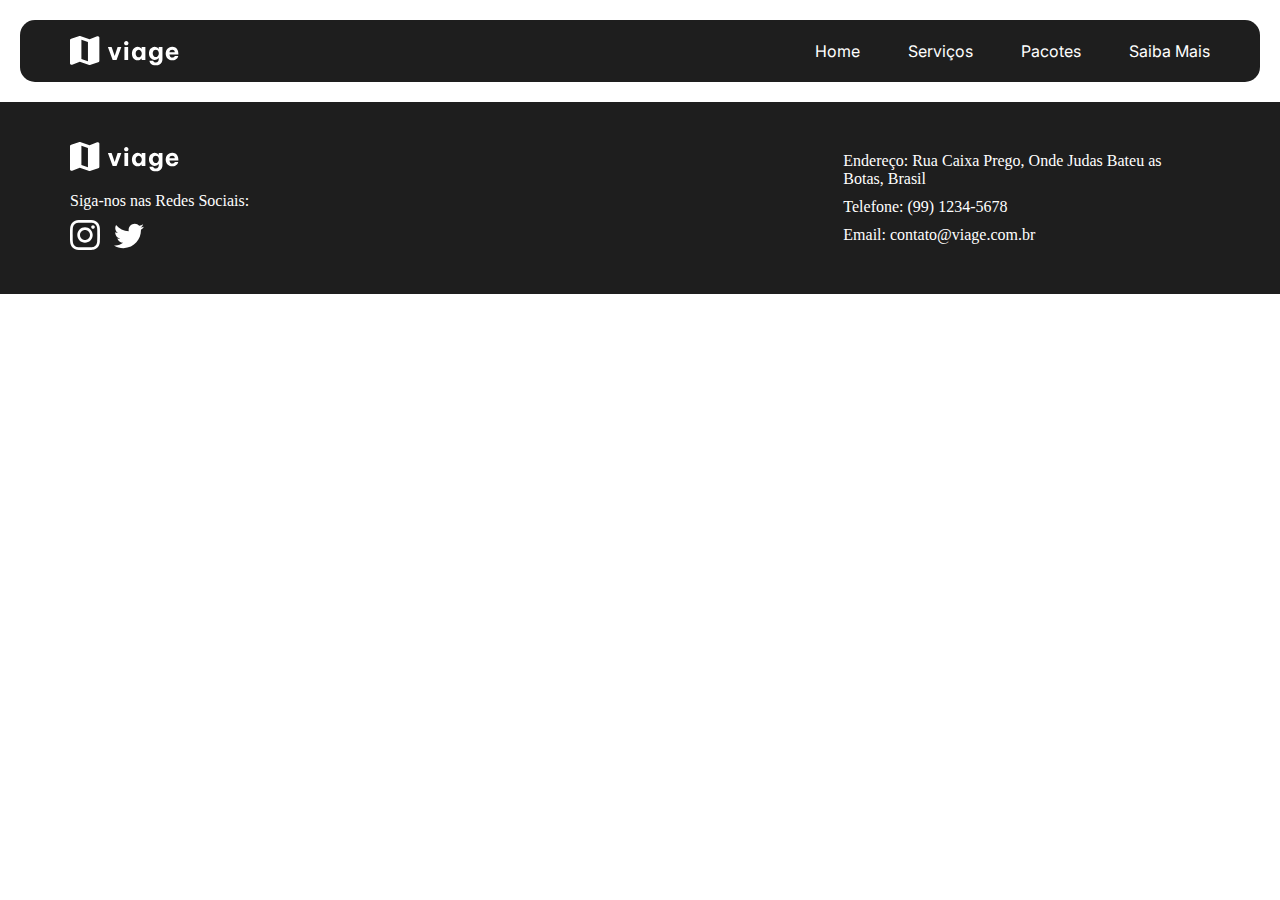
==== destinos.html @ 1641ba82 "organização de pastas e criação do header" ====
<!DOCTYPE html>
<html lang="pt-br">
<head>
  <meta charset="UTF-8">
  <meta name="viewport" content="width=device-width, initial-scale=1.0">
  <link rel="stylesheet" href="src/style/style.css">
  <link rel="preconnect" href="https://fonts.googleapis.com">
  <link rel="preconnect" href="https://fonts.gstatic.com" crossorigin>
  <link href="https://fonts.googleapis.com/css2?family=Be+Vietnam+Pro:ital,wght@0,100;0,200;0,300;0,400;0,500;0,600;0,700;0,800;0,900;1,100;1,200;1,300;1,400;1,500;1,600;1,700;1,800;1,900&family=Inter:ital,opsz,wght@0,14..32,100..900;1,14..32,100..900&display=swap" rel="stylesheet">
  <link rel="icon" href="src/img/map-logo.svg" type="image/x-icon">
  <title>Vigae - Destinos</title>
</head>
<body>
  <header>
    <nav class="navbar">
      <div class="logo"><a href="index.html"><img src="src/img/icons/Logo.svg" alt="logo da página" height="30"></a>
      </div>
      <div class="menu-list">
        <ul>
          <li class="menu-item"><a href="">Home</a></li>
          <li class="menu-item"><a href="">Serviços</a></li>
          <li class="menu-item"><a href="">Pacotes</a></li>
          <li class="menu-item"><a href="">Saiba Mais</a></li>
        </ul>
      </div>
    </nav>
  </header>
  <main>

  </main>
  <footer>
    <div class="footer-container">
      <a href="index.html">
        <img class="footer-logo" src="src/img/icons/Logo.svg" alt="" height="30">
      </a>
      <div class="footer-social">
        <p>Siga-nos nas Redes Sociais: </p>
        <a href=""><img src="src/img/icons/instagram.svg" alt="" width="30"></a>
        <a href=""><img src="src/img/icons/twitter.svg" alt="" width="30"></a>
      </div>
      <div class="footer-information">
        <p>Endereço: Rua Caixa Prego, Onde Judas Bateu as Botas, Brasil</p>
        <p>Telefone: (99) 1234-5678</p>
        <p>Email: contato@viage.com.br</p>
      </div>
  </footer>
</body>
</html>
---- src/style/style.css ----
@import url("home-style.css");
@import url("menu-style.css");

* {
  margin: 0;
}

body{
  margin: 0 auto;
}

.btn {
  display: flex;
  justify-content: center;
  align-items: center;
  height: 3.125rem;
  width: 12.5rem;
  font: 1.125rem "inter", sans-serif;
  border: none;
  background: linear-gradient(180deg, #D5C182 15%, #C6AC53 73%);
  color: #332E1B;
  border-radius: 0.9375rem;
  font-weight: 600;
  cursor: pointer;
  transition: 0.3s;
}

.btn:hover {
  transform: scale(1.1);
  transform-origin: center;
}

#back-top{
  display: none;
  background: linear-gradient(90deg, #D5C182 15%, #C6AC53 73%);
  border-radius: 50%;
  border: none;
  width: 80px;
  height: 80px;
  justify-items: center;
}

main{
  margin: 0 auto;
  max-width: 1400px;
}

header {
  padding: 1.25rem;
}

.navbar {
  background-color: #1e1e1e;
  display: flex;
  justify-content: space-between;
  align-items: center;
  margin: 0 auto;
  padding-top: 1rem;
  padding-bottom: 1rem;
  padding-left: calc(4.375rem - 1.25rem);
  padding-right: calc(4.375rem - 1.25rem);
  border-radius: 0.9375rem;
  max-width: 1400px;
}

.logo > a {
  display: flex;
  align-items: center;
}

.logo > img {
  object-fit: contain;
  height: 100%;
  align-items: center;
}

.menu-list > ul {
  display: flex;
  flex-direction: row;
  list-style: none;
  gap: 3rem;
  justify-content: space-evenly;
}

.menu-item > a {
  text-decoration: none;
  color: #fff;
  font-size: 1rem;
  font-family: "inter", sans-serif;
  transition: 0.3s;
  display: inline-block;
}

.menu-item > a:hover {
  transform: scale(1.2);
  transform-origin: center;
  text-decoration: underline;
  transition: 0.3s;
}

footer{
  background-color: #1e1e1e;
}

.footer-container{
  display: grid;
  grid-template-columns: 1fr 1fr 1fr;
  color: #fff;
  margin: 0 auto;
  gap: 20px;
  padding: 40px 70px 40px 70px;
  max-width: 1400px;
}

.footer-container>a{
  display: flex;
  justify-items: start;
}
.footer-social{
  grid-column: 1/2;
  align-content: end;
}

.footer-social>p{
  padding: 0px 0px 10px;
}

.footer-social>a{
  padding: 0px 10px 0px 0px;
}

.footer-information{
  grid-row: 1/3;
  grid-column: 3/4;
  align-content: center;
  max-width: 40ch;
}

.footer-information>p{
  padding: 5px 0px;
}
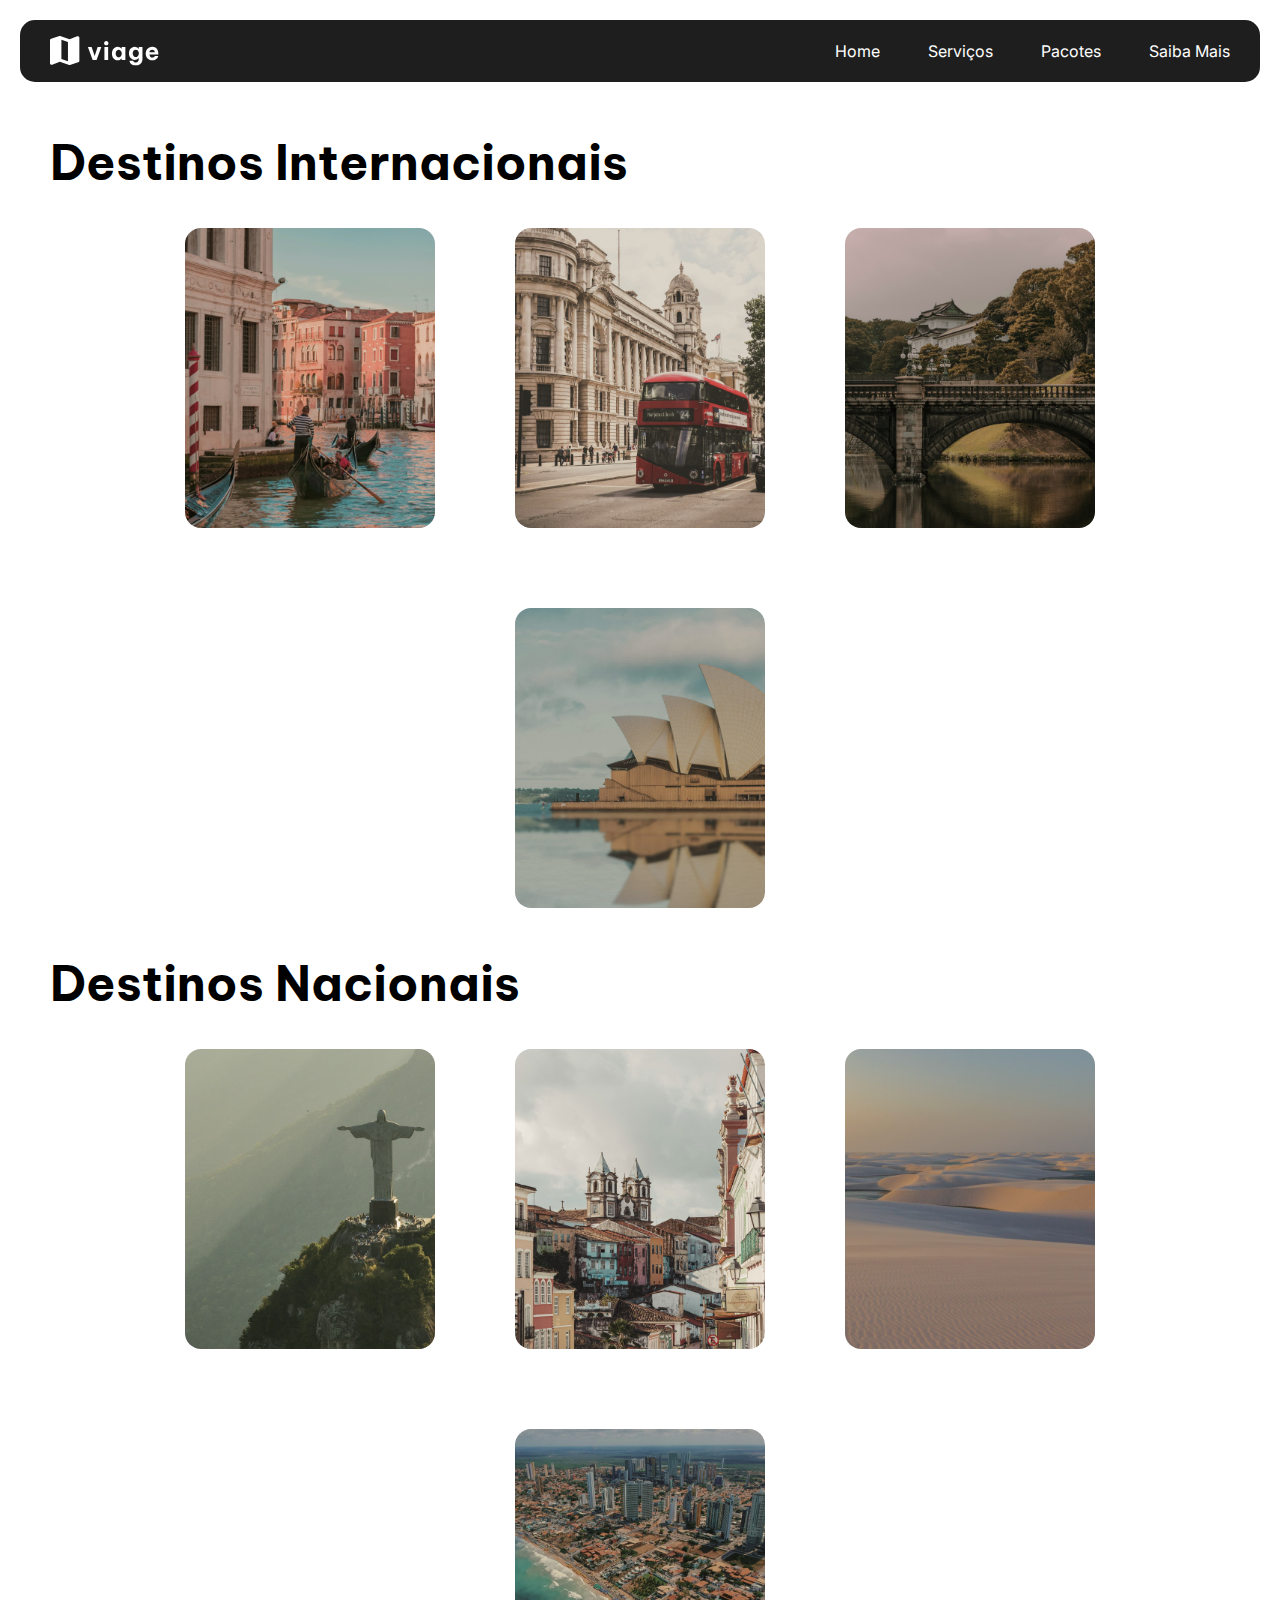
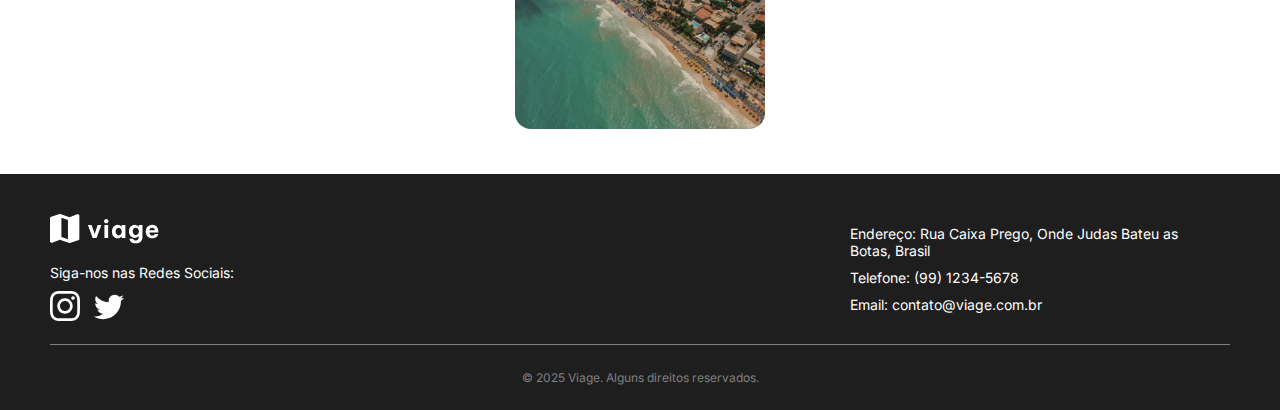
==== commit 0819ef28: "fotos e design da página destinos feito" ====
--- a/destinos.html
+++ b/destinos.html
@@ -1,5 +1,6 @@
 <!DOCTYPE html>
 <html lang="pt-br">
+
 <head>
   <meta charset="UTF-8">
   <meta name="viewport" content="width=device-width, initial-scale=1.0">
@@ -8,8 +9,9 @@
   <link rel="preconnect" href="https://fonts.gstatic.com" crossorigin>
   <link href="https://fonts.googleapis.com/css2?family=Be+Vietnam+Pro:ital,wght@0,100;0,200;0,300;0,400;0,500;0,600;0,700;0,800;0,900;1,100;1,200;1,300;1,400;1,500;1,600;1,700;1,800;1,900&family=Inter:ital,opsz,wght@0,14..32,100..900;1,14..32,100..900&display=swap" rel="stylesheet">
   <link rel="icon" href="src/img/map-logo.svg" type="image/x-icon">
-  <title>Vigae - Destinos</title>
+  <title>Viage - Destinos</title>
 </head>
+
 <body>
   <header>
     <nav class="navbar">
@@ -25,9 +27,71 @@
       </div>
     </nav>
   </header>
+
   <main>
 
+    <section class="destinations">
+      <h2>Destinos Internacionais</h2>
+      <div class="cards-destinations">
+        <a href="erro.html">
+          <figure class="card">
+            <img src="src/img/img-destiny/card1-veneza.jpg" width="250" height="300" alt="Veneza">
+            <figcaption>Veneza</figcaption>
+          </figure>
+        </a>
+        <a href="erro.html">
+          <figure class="card">
+            <img src="src/img/img-destiny/card2-london.jpg" width="250" height="300" alt="Londres">
+            <figcaption>Londres</figcaption>
+          </figure>
+        </a>
+        <a href="erro.html">
+          <figure class="card">
+            <img src="src/img/img-destiny/card3-tokyo.jpg" width="250" height="300" alt="Tóquio">
+            <figcaption>Tóquio</figcaption>
+          </figure>
+        </a>
+        <a href="erro.html">
+          <figure class="card">
+            <img src="src/img/img-destiny/card4-sydney.jpg" width="250" height="300" alt="Sydney">
+            <figcaption>Sydney</figcaption>
+          </figure>
+        </a>
+      </div>
+    </section>
+
+    <section class="destinations">
+      <h2>Destinos Nacionais</h2>
+      <div class="cards-destinations">
+        <a href="erro.html">
+          <figure class="card">
+            <img src="src/img/img-destiny/card5-rio.jpg" width="250" height="300" alt="Rio de Janeiro">
+            <figcaption>Rio de Janeiro</figcaption>
+          </figure>
+        </a>
+        <a href="erro.html">
+          <figure class="card">
+            <img src="src/img/img-destiny/card6-salvador.jpg" width="250" height="300" alt="Salvador">
+            <figcaption>Salvador</figcaption>
+          </figure>
+        </a>
+        <a href="erro.html">
+          <figure class="card">
+            <img src="src/img/img-destiny/card7-lencois.jpg" width="250" height="300" alt="Lençois Maranhenses">
+            <figcaption>Lençois Maranhen-ses</figcaption>
+          </figure>
+        </a>
+        <a href="erro.html">
+          <figure class="card">
+            <img src="src/img/img-destiny/card8-natal.jpg" width="250" height="300" alt="Natal">
+            <figcaption>Natal</figcaption>
+          </figure>
+        </a>
+      </div>
+    </section>
+
   </main>
+
   <footer>
     <div class="footer-container">
       <a href="index.html">
@@ -43,6 +107,10 @@
         <p>Telefone: (99) 1234-5678</p>
         <p>Email: contato@viage.com.br</p>
       </div>
+      <span class="footer-separator"></span>
+      <p class="footer-credits">© 2025 Viage. Alguns direitos reservados.</p>
+    </div>
   </footer>
 </body>
+
 </html>--- a/src/style/style.css
+++ b/src/style/style.css
@@ -1,5 +1,6 @@
 @import url("home-style.css");
 @import url("menu-style.css");
+@import url("destinos-style.css");
 
 * {
   margin: 0;
@@ -55,10 +56,6 @@
   justify-content: space-between;
   align-items: center;
   margin: 0 auto;
-  padding-top: 1rem;
-  padding-bottom: 1rem;
-  padding-left: calc(4.375rem - 1.25rem);
-  padding-right: calc(4.375rem - 1.25rem);
   border-radius: 0.9375rem;
   max-width: 1400px;
 }
@@ -100,6 +97,8 @@
 
 footer{
   background-color: #1e1e1e;
+  font-family: "inter", sans-serif;
+  font-size: 0.875rem;
 }
 
 .footer-container{
@@ -108,8 +107,11 @@
   color: #fff;
   margin: 0 auto;
   gap: 20px;
-  padding: 40px 70px 40px 70px;
-  max-width: 1400px;
+  max-width: calc(1400px - 70px);
+  padding-top: 40px;
+  padding-bottom: 20px;
+  padding-left: calc(4.375rem - 1.25rem);
+  padding-right: calc(4.375rem - 1.25rem);
 }
 
 .footer-container>a{
@@ -140,3 +142,20 @@
   padding: 5px 0px;
 }
 
+.footer-separator{
+  grid-column: 1/4;
+  background-color: #808080;
+  height: 1px;
+  width: 100%;
+  border-radius: 1px;
+}
+
+.footer-credits{
+  grid-column: 1/4;
+  text-align: center;
+  font-size: 0.75rem;
+  align-items: center;
+  padding: 5px 0px;
+  color:#808080;
+}
+
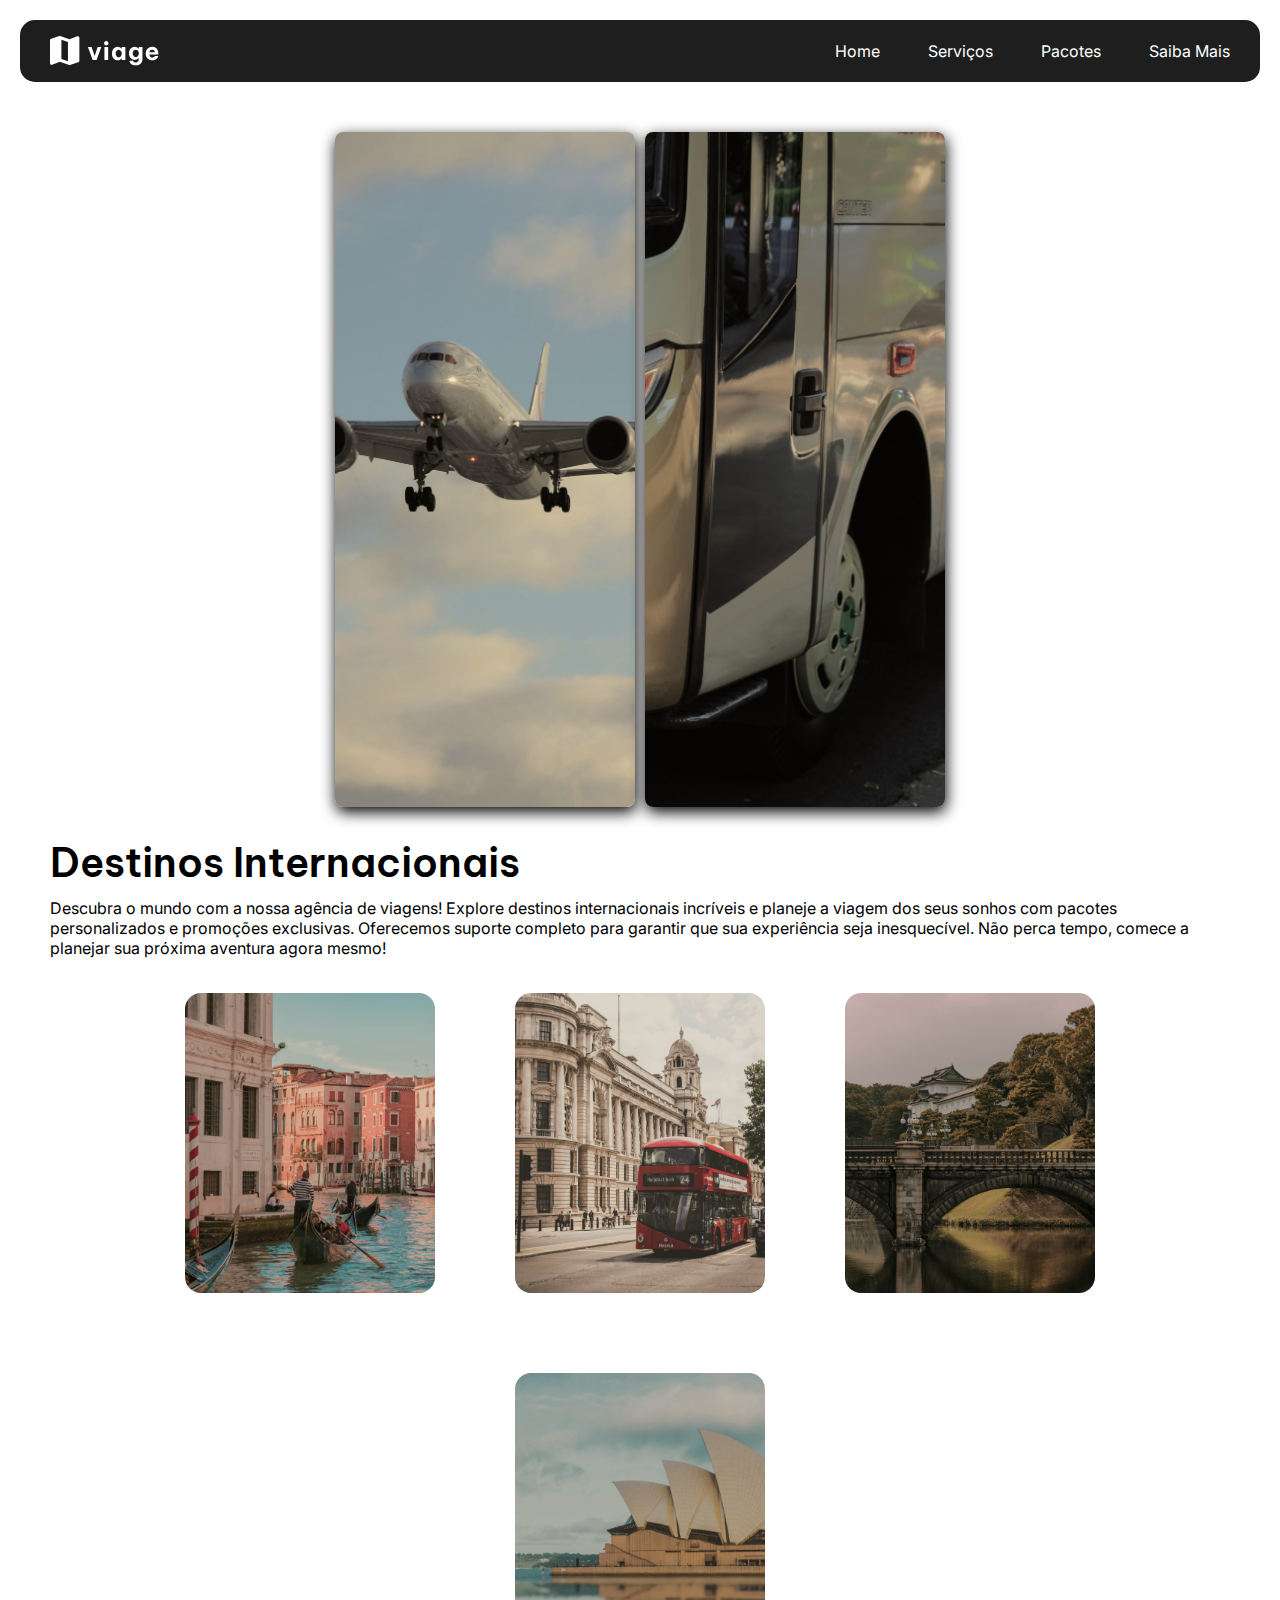
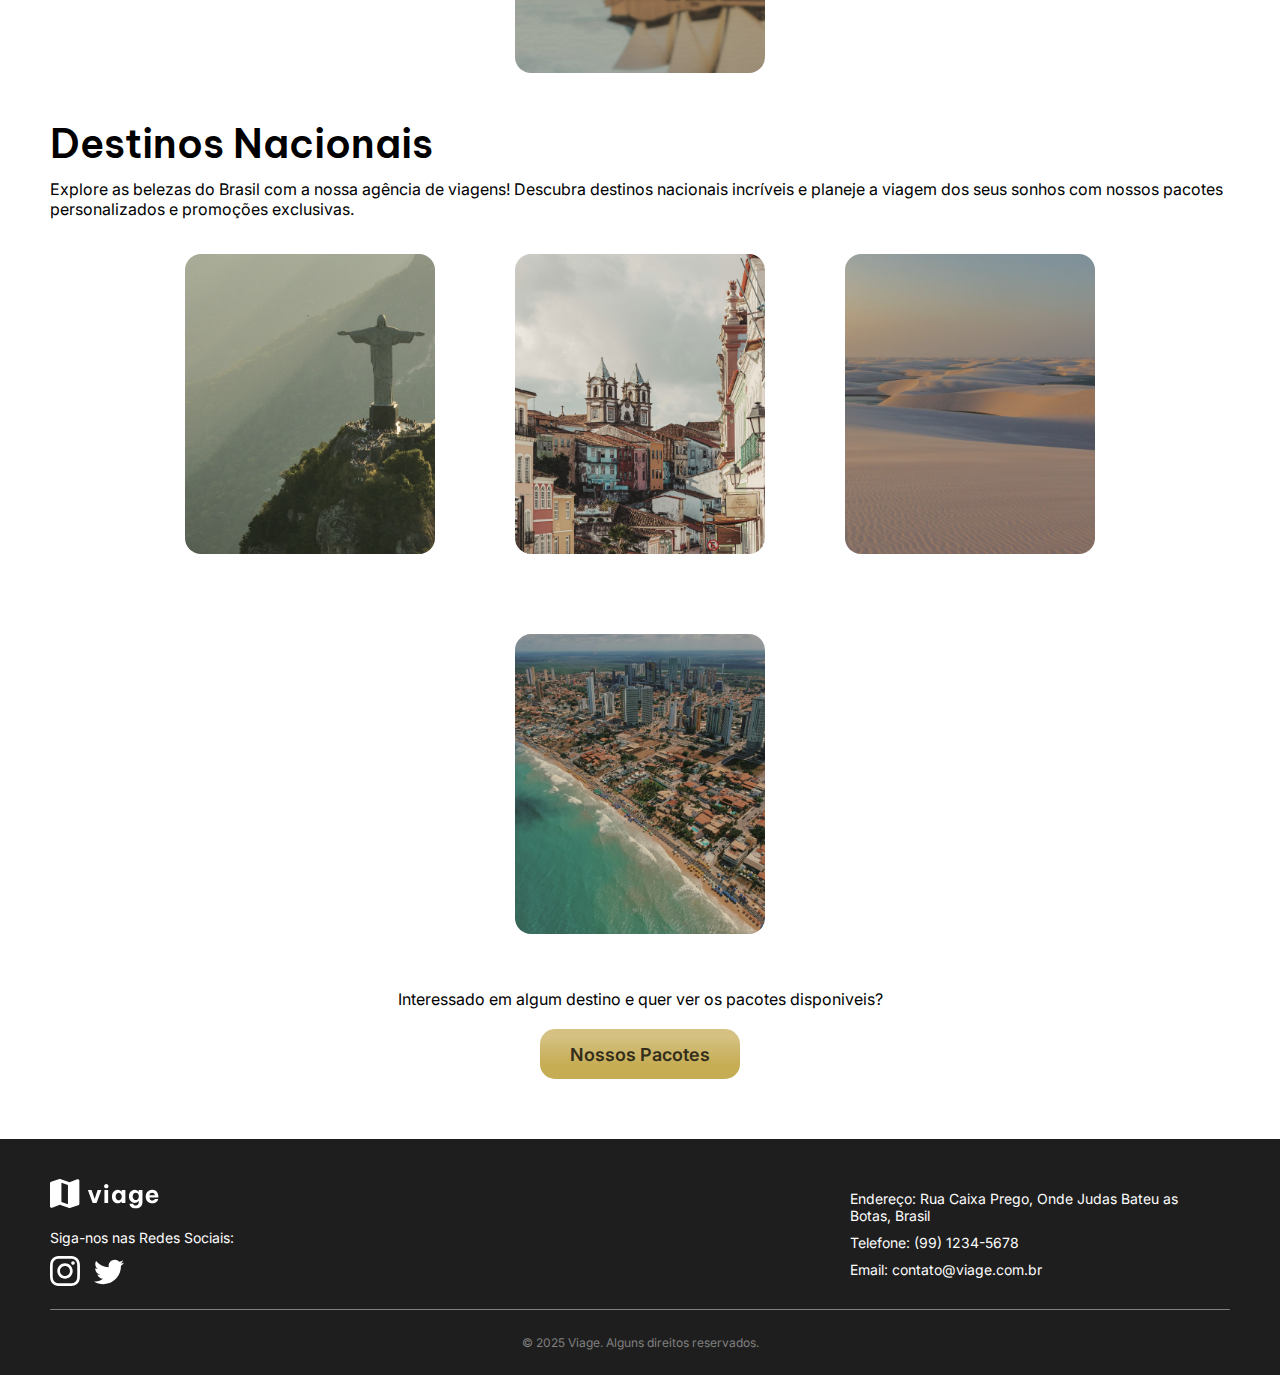
==== commit 96089036: "pagina de destinos concluida" ====
--- a/destinos.html
+++ b/destinos.html
@@ -19,7 +19,7 @@
       </div>
       <div class="menu-list">
         <ul>
-          <li class="menu-item"><a href="">Home</a></li>
+          <li class="menu-item"><a href="index.html">Home</a></li>
           <li class="menu-item"><a href="">Serviços</a></li>
           <li class="menu-item"><a href="">Pacotes</a></li>
           <li class="menu-item"><a href="">Saiba Mais</a></li>
@@ -29,9 +29,28 @@
   </header>
 
   <main>
+    <section class="carrousel">
+      <div class="container">
+        <div>
+          <a href="#international">
+            <figure class="content">
+              <h2>Destinos Internacionais</h2>
+            </figure>
+          </a>
+        </div>
+        <div>
+          <a href="#national">
+            <figure class="content">
+              <h2>Destinos Nacionais</h2>
+            </figure>
+          </a>
+        </div>
+      </div>
+    </section>
 
     <section class="destinations">
-      <h2>Destinos Internacionais</h2>
+      <h2 id="international">Destinos Internacionais</h2>
+      <p>Descubra o mundo com a nossa agência de viagens! Explore destinos internacionais incríveis e planeje a viagem dos seus sonhos com pacotes personalizados e promoções exclusivas. Oferecemos suporte completo para garantir que sua experiência seja inesquecível. Não perca tempo, comece a planejar sua próxima aventura agora mesmo!</p>
       <div class="cards-destinations">
         <a href="erro.html">
           <figure class="card">
@@ -61,7 +80,8 @@
     </section>
 
     <section class="destinations">
-      <h2>Destinos Nacionais</h2>
+      <h2 id="national">Destinos Nacionais</h2>
+      <p>Explore as belezas do Brasil com a nossa agência de viagens! Descubra destinos nacionais incríveis e planeje a viagem dos seus sonhos com nossos pacotes personalizados e promoções exclusivas.</p>
       <div class="cards-destinations">
         <a href="erro.html">
           <figure class="card">
@@ -90,6 +110,11 @@
       </div>
     </section>
 
+    <section class="our-packages">
+      <p>Interessado em algum destino e quer ver os pacotes disponiveis?</p>
+      <a href="pacotes.html" class="btn">Nossos Pacotes</a>
+    </section>
+
   </main>
 
   <footer>
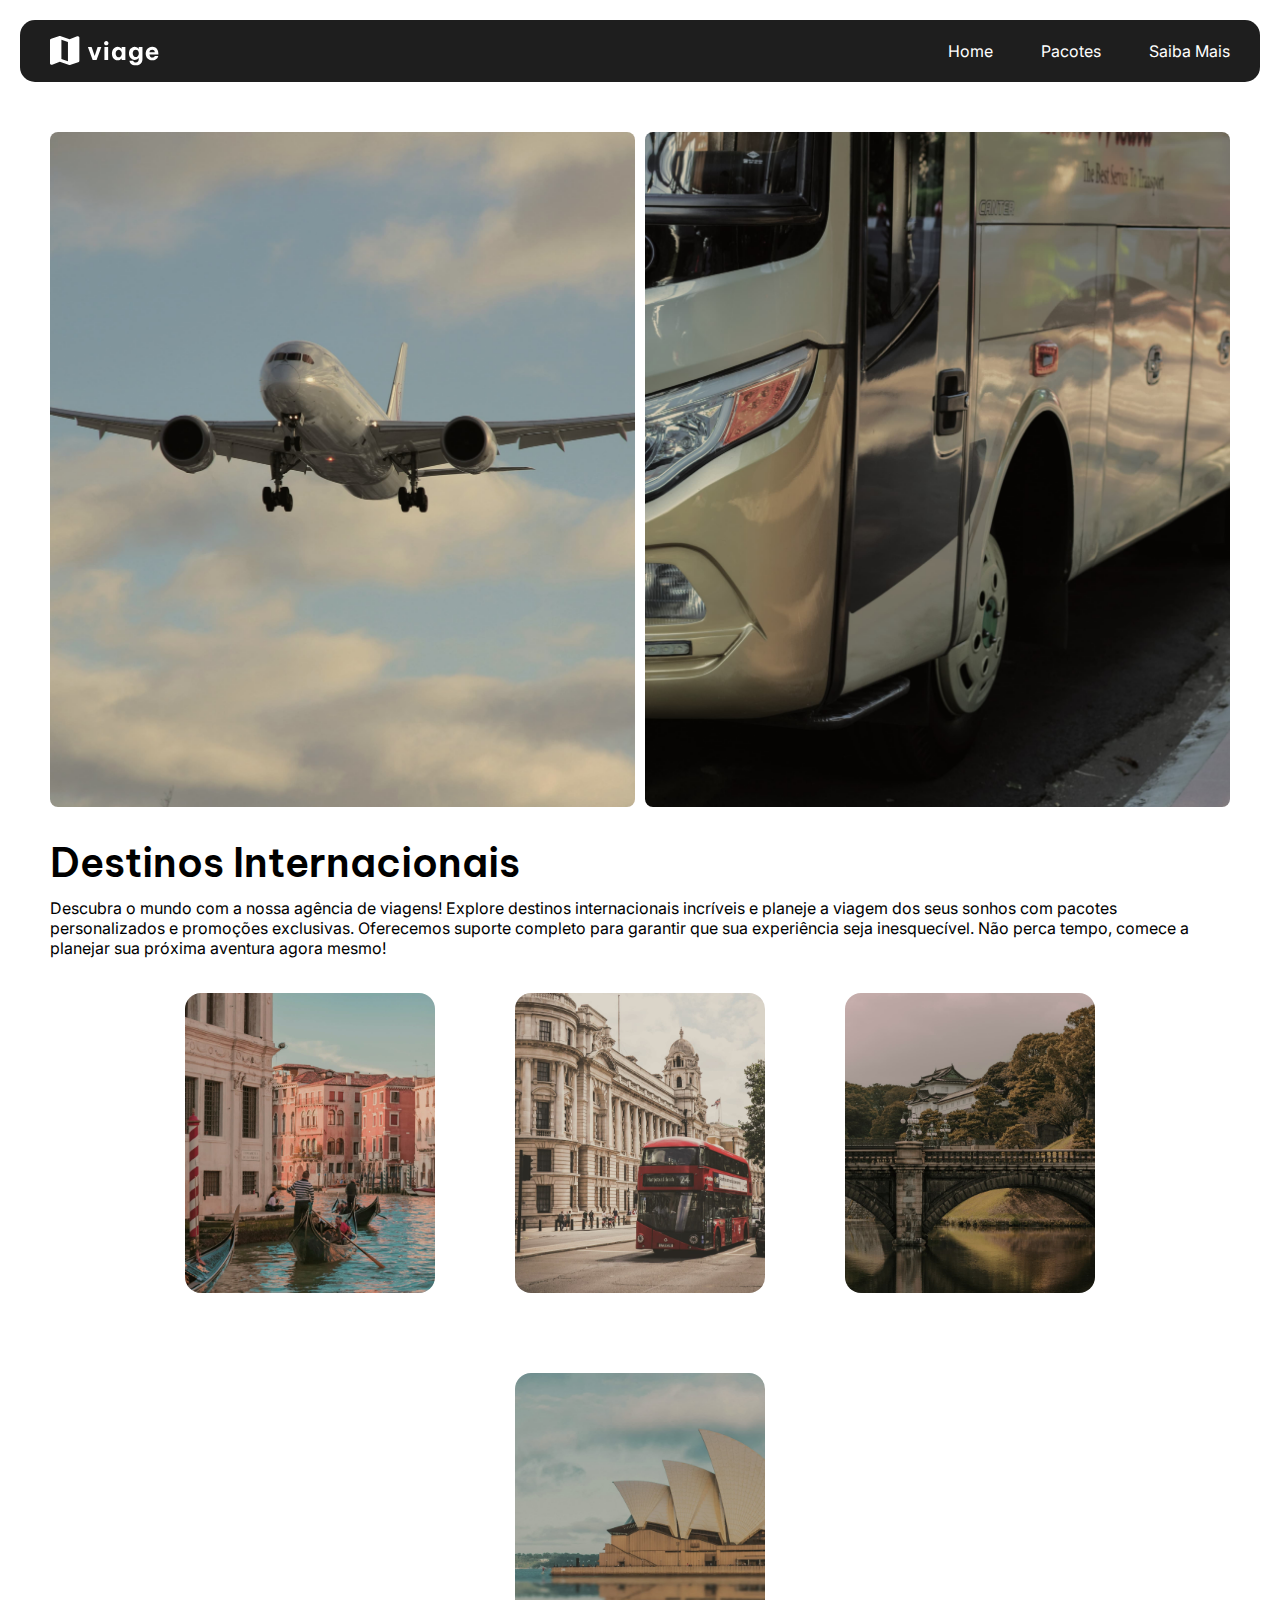
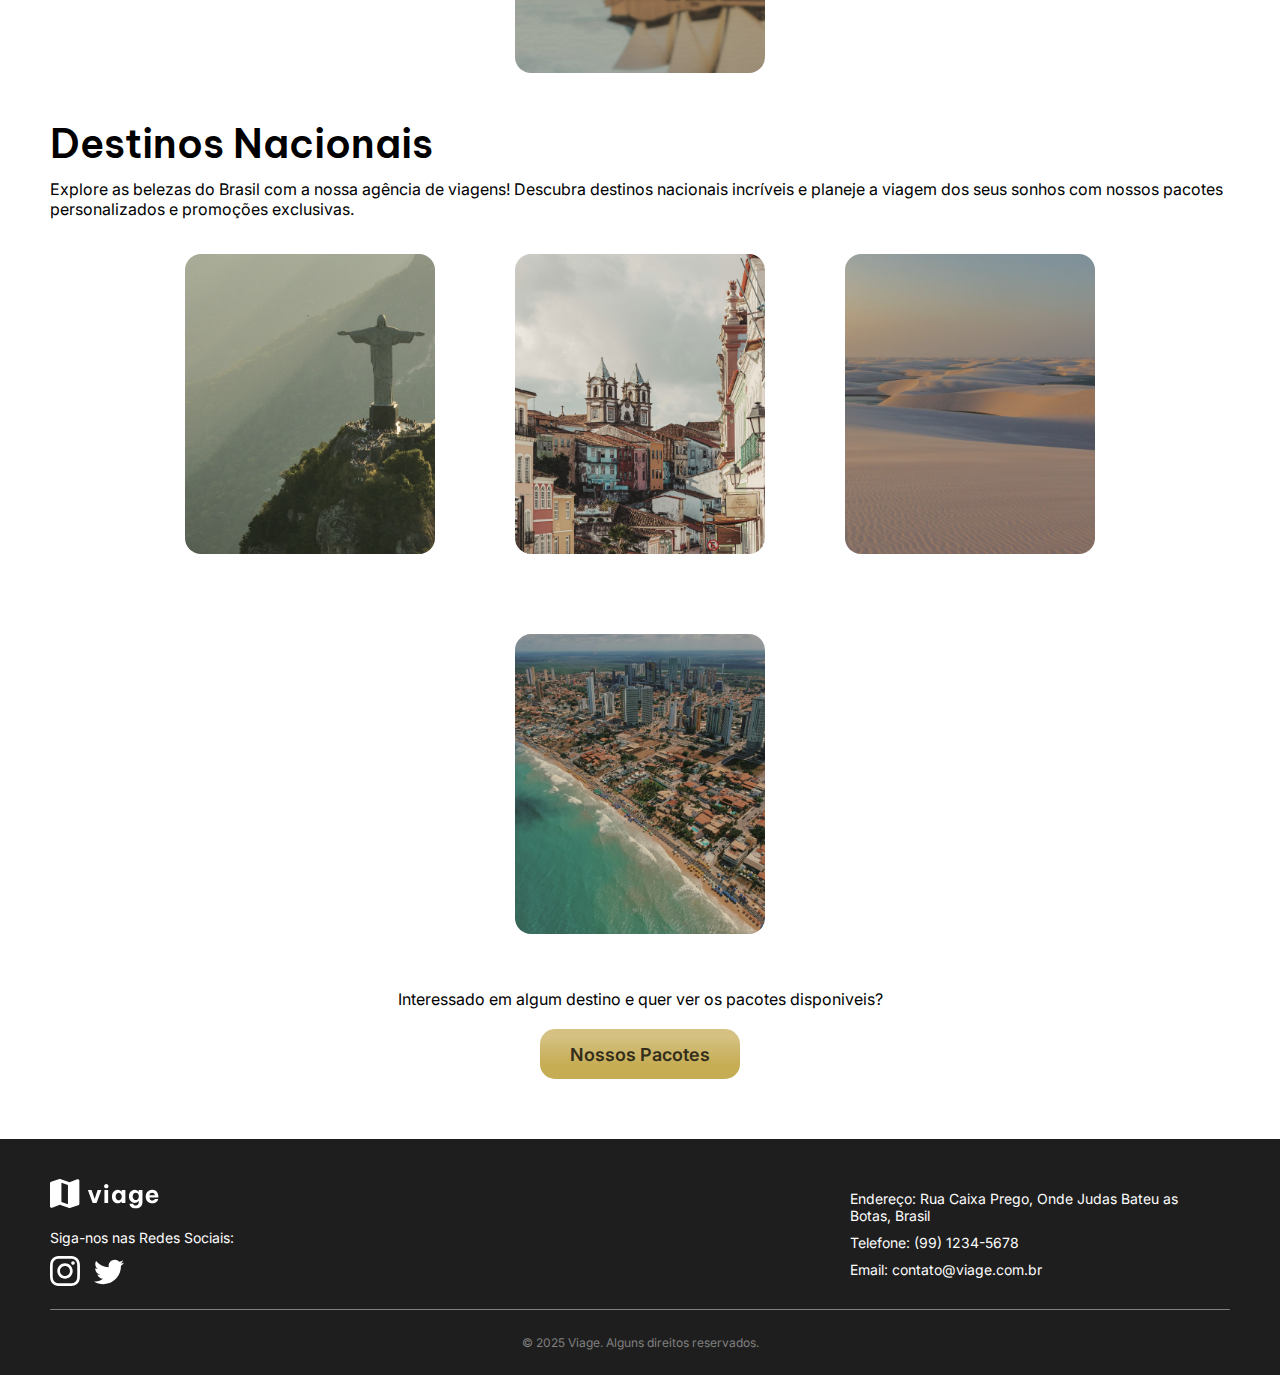
==== commit b2f39cb3: "página erro" ====
--- a/destinos.html
+++ b/destinos.html
@@ -20,8 +20,7 @@
       <div class="menu-list">
         <ul>
           <li class="menu-item"><a href="index.html">Home</a></li>
-          <li class="menu-item"><a href="">Serviços</a></li>
-          <li class="menu-item"><a href="">Pacotes</a></li>
+          <li class="menu-item"><a href="pacotes.html">Pacotes</a></li>
           <li class="menu-item"><a href="">Saiba Mais</a></li>
         </ul>
       </div>
@@ -29,7 +28,7 @@
   </header>
 
   <main>
-    <section class="carrousel">
+    <section class="principal-cards">
       <div class="container">
         <div>
           <a href="#international">
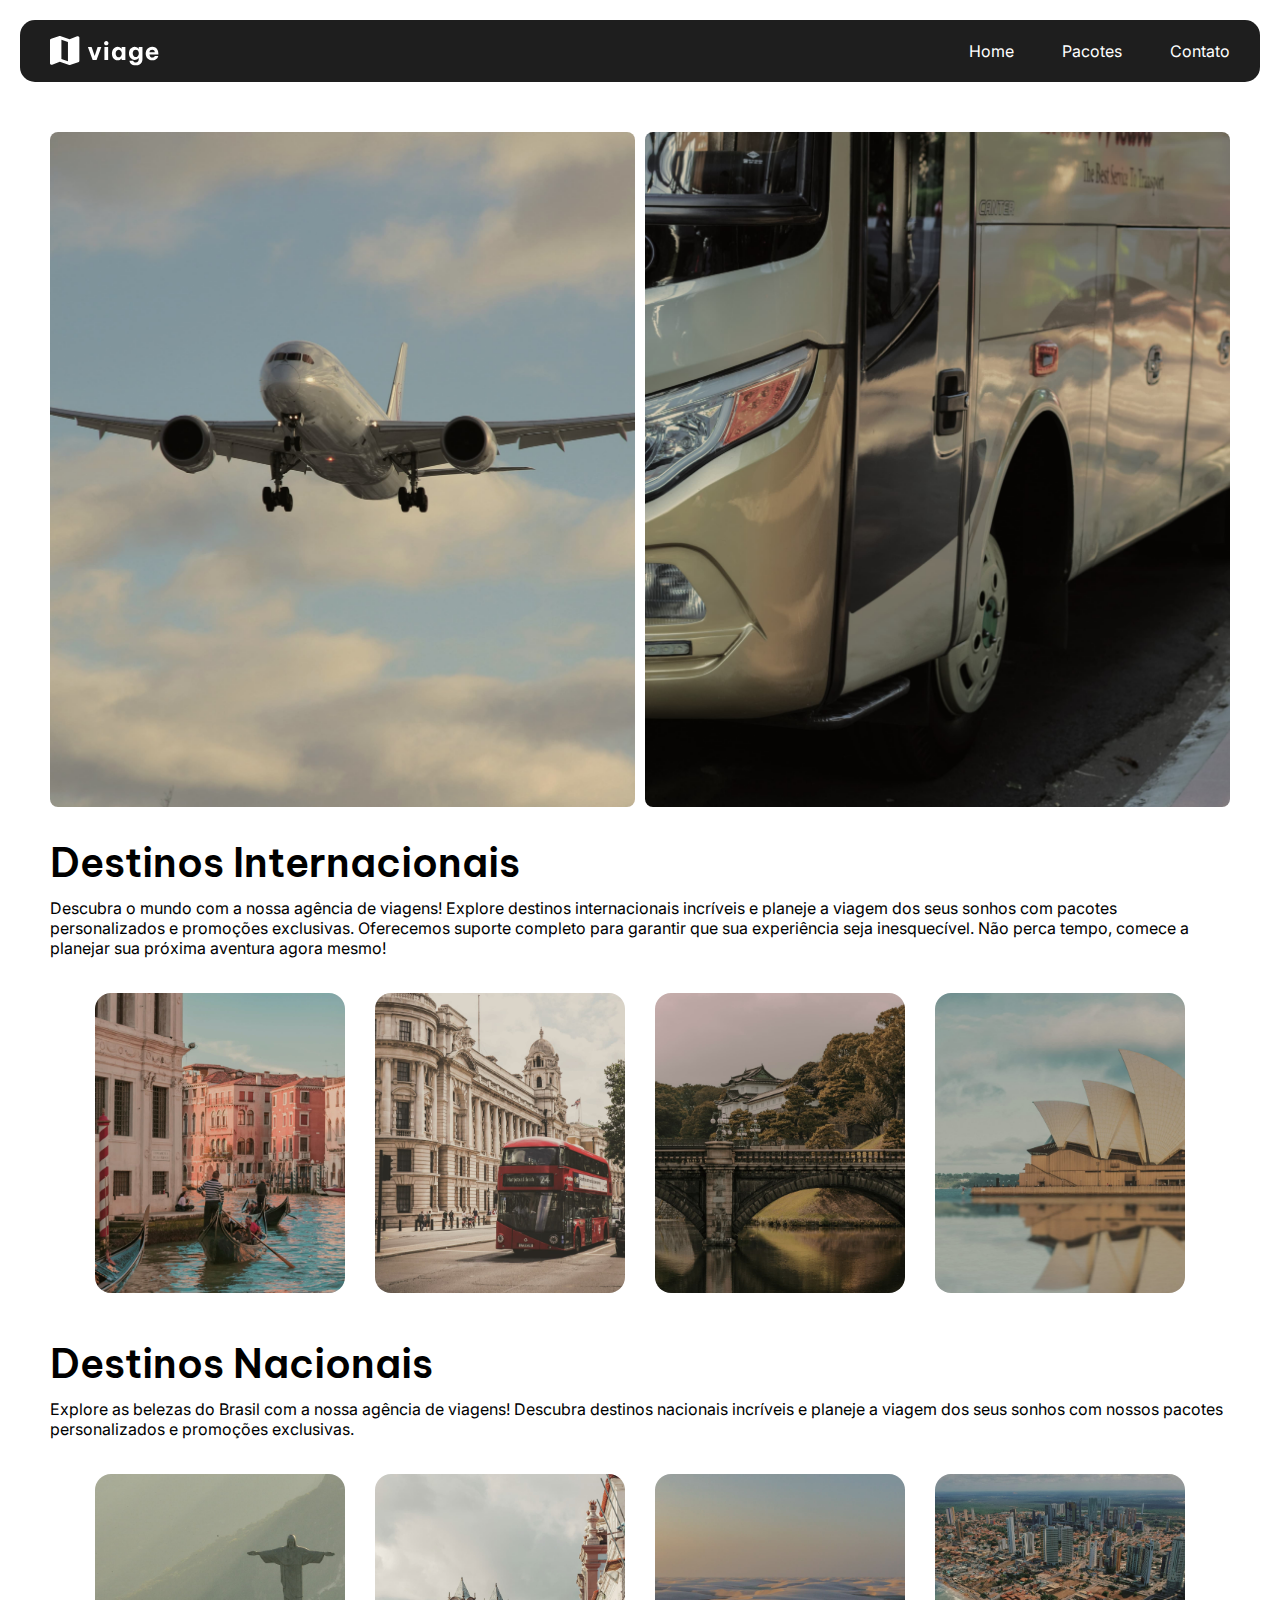
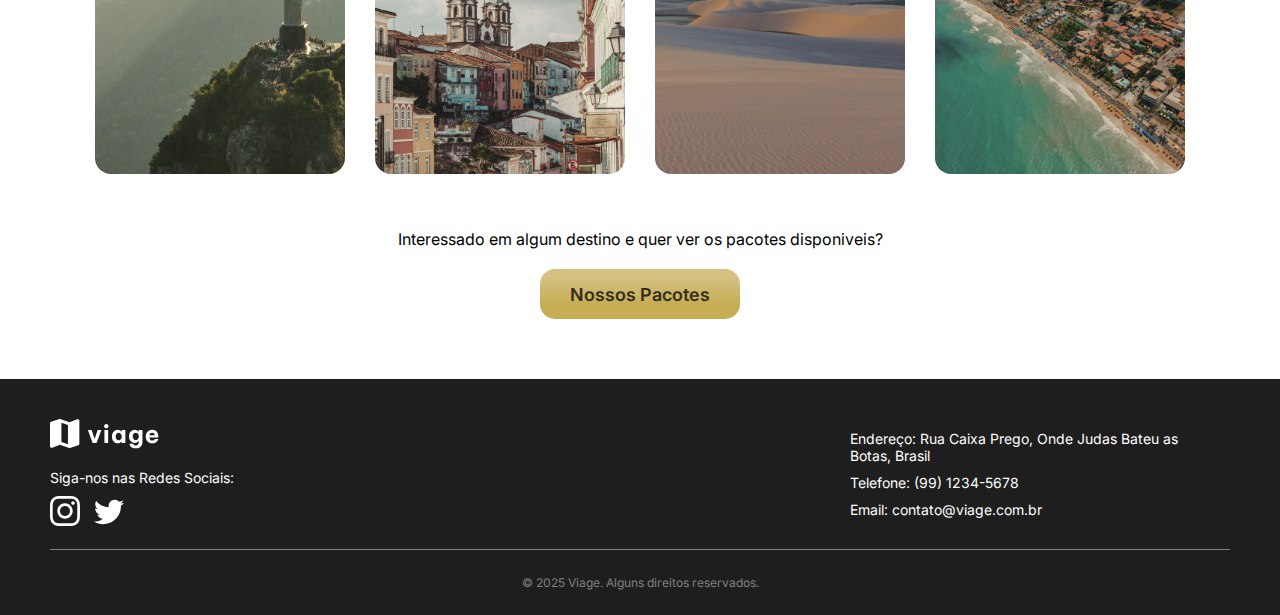
==== commit 65735cf8: "adicionando a modelagem de dados" ====
--- a/destinos.html
+++ b/destinos.html
@@ -21,7 +21,7 @@
         <ul>
           <li class="menu-item"><a href="index.html">Home</a></li>
           <li class="menu-item"><a href="pacotes.html">Pacotes</a></li>
-          <li class="menu-item"><a href="">Saiba Mais</a></li>
+          <li class="menu-item"><a href="contato.html">Contato</a></li>
         </ul>
       </div>
     </nav>
@@ -109,7 +109,7 @@
       </div>
     </section>
 
-    <section class="our-packages">
+    <section class="our-services">
       <p>Interessado em algum destino e quer ver os pacotes disponiveis?</p>
       <a href="pacotes.html" class="btn">Nossos Pacotes</a>
     </section>
@@ -123,8 +123,8 @@
       </a>
       <div class="footer-social">
         <p>Siga-nos nas Redes Sociais: </p>
-        <a href=""><img src="src/img/icons/instagram.svg" alt="" width="30"></a>
-        <a href=""><img src="src/img/icons/twitter.svg" alt="" width="30"></a>
+        <a href="https://www.instagram.com/reel/CvnkaORg2bx/?igsh=bWQ5cXY4bDk4Zmxv" target="_blank"><img src="src/img/icons/instagram.svg" alt="" width="30"></a>
+        <a href="https://x.com/elyelgow/status/1802395280291086711" target="_blank"><img src="src/img/icons/twitter.svg" alt="" width="30"></a>
       </div>
       <div class="footer-information">
         <p>Endereço: Rua Caixa Prego, Onde Judas Bateu as Botas, Brasil</p>
--- a/src/style/style.css
+++ b/src/style/style.css
@@ -1,12 +1,14 @@
 @import url("home-style.css");
 @import url("menu-style.css");
 @import url("destinos-style.css");
+@import url("pacotes-style.css");
+@import url("form-style.css");
 
 * {
   margin: 0;
 }
 
-body{
+body {
   margin: 0 auto;
 }
 
@@ -18,8 +20,8 @@
   width: 12.5rem;
   font: 1.125rem "inter", sans-serif;
   border: none;
-  background: linear-gradient(180deg, #D5C182 15%, #C6AC53 73%);
-  color: #332E1B;
+  background: linear-gradient(180deg, #d5c182 15%, #c6ac53 73%);
+  color: #332e1b;
   border-radius: 0.9375rem;
   font-weight: 600;
   cursor: pointer;
@@ -31,9 +33,9 @@
   transform-origin: center;
 }
 
-#back-top{
+#back-top {
   display: none;
-  background: linear-gradient(90deg, #D5C182 15%, #C6AC53 73%);
+  background: linear-gradient(90deg, #d5c182 15%, #c6ac53 73%);
   border-radius: 50%;
   border: none;
   width: 80px;
@@ -41,7 +43,7 @@
   justify-items: center;
 }
 
-main{
+main {
   margin: 0 auto;
   max-width: 1400px;
 }
@@ -95,13 +97,32 @@
   transition: 0.3s;
 }
 
-footer{
+.our-services {
+  max-width: 1400px;
+  display: flex;
+  align-items: center;
+  flex-direction: column;
+  margin: 30px auto;
+  padding: 0px 50px 0px 50px;
+  margin-bottom: 20px;
+  font-size: 1rem;
+  font-family: "inter", sans-serif;
+  font-weight: 400;
+  margin-top: 40px;
+  margin-bottom: 60px;
+}
+
+.our-services > p {
+  margin-bottom: 20px;
+}
+
+footer {
   background-color: #1e1e1e;
   font-family: "inter", sans-serif;
   font-size: 0.875rem;
 }
 
-.footer-container{
+.footer-container {
   display: grid;
   grid-template-columns: 1fr 1fr 1fr;
   color: #fff;
@@ -114,35 +135,35 @@
   padding-right: calc(4.375rem - 1.25rem);
 }
 
-.footer-container>a{
+.footer-container > a {
   display: flex;
   justify-items: start;
 }
-.footer-social{
+.footer-social {
   grid-column: 1/2;
   align-content: end;
 }
 
-.footer-social>p{
+.footer-social > p {
   padding: 0px 0px 10px;
 }
 
-.footer-social>a{
+.footer-social > a {
   padding: 0px 10px 0px 0px;
 }
 
-.footer-information{
+.footer-information {
   grid-row: 1/3;
   grid-column: 3/4;
   align-content: center;
   max-width: 40ch;
 }
 
-.footer-information>p{
+.footer-information > p {
   padding: 5px 0px;
 }
 
-.footer-separator{
+.footer-separator {
   grid-column: 1/4;
   background-color: #808080;
   height: 1px;
@@ -150,12 +171,33 @@
   border-radius: 1px;
 }
 
-.footer-credits{
+.footer-credits {
   grid-column: 1/4;
   text-align: center;
   font-size: 0.75rem;
   align-items: center;
   padding: 5px 0px;
-  color:#808080;
-}
-
+  color: #808080;
+}
+
+@media (max-width: 1000px) {
+  .footer-container {
+    display: flex;
+    flex-direction: column;
+    gap: 15px;
+  }
+  .menu-list> ul {
+    display: flex;
+    flex-direction: column;
+    padding: 0;
+    align-items: center;
+    gap: 10px;
+    }
+  .menu-item{
+    font-size: 1.5rem;
+    background-color: #808080;
+    padding: 10px 20px;
+    border: #1e1e1e 1px solid;
+    border-radius: 5px;
+  }
+}
